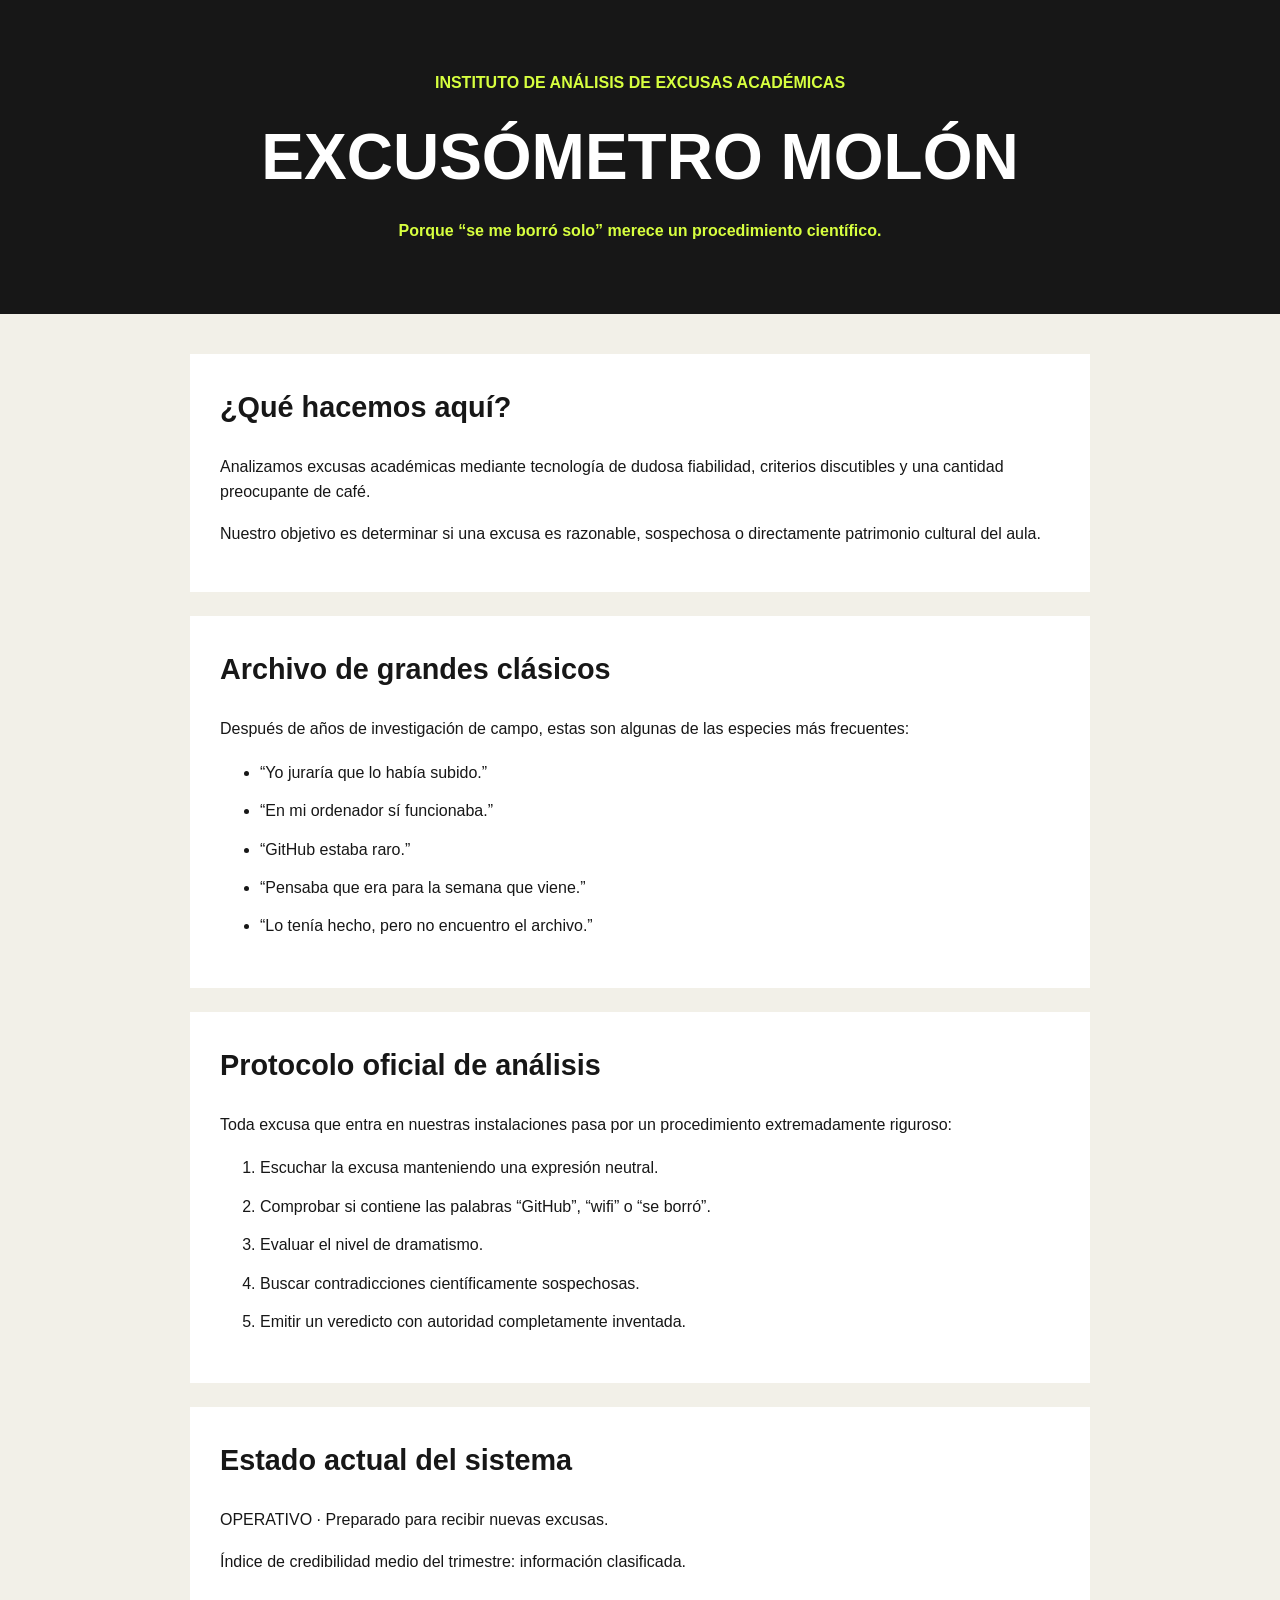
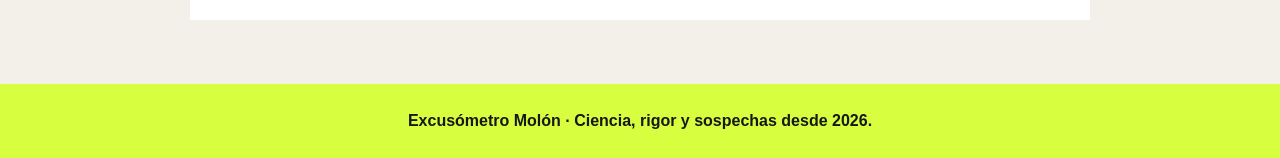
==== index.html @ 136a8801 "actualización sesión 3" ====
<!DOCTYPE html>
<html lang="es">

<head>
    <meta charset="UTF-8">
    <meta name="viewport" content="width=device-width, initial-scale=1.0">
    <meta name="description" content="Sistema experimental para analizar excusas académicas de dudosa credibilidad">
    <meta name="keywords" content="excusas, estudiantes, detector, excusómetro">
    <title>Excusómetro 3000</title>
    <link rel="stylesheet" href="estilos.css">
</head>

<body>

    <header>
        <p>INSTITUTO DE ANÁLISIS DE EXCUSAS ACADÉMICAS</p>
        <h1>EXCUSÓMETRO MOLÓN</h1>
        <p>Porque “se me borró solo” merece un procedimiento científico.</p>
    </header>

    <main>

        <section>
            <h2>¿Qué hacemos aquí?</h2>

            <p>
                Analizamos excusas académicas mediante tecnología de dudosa fiabilidad,
                criterios discutibles y una cantidad preocupante de café.
            </p>

            <p>
                Nuestro objetivo es determinar si una excusa es razonable, sospechosa
                o directamente patrimonio cultural del aula.
            </p>
        </section>

        <section>
            <h2>Archivo de grandes clásicos</h2>

            <p>
                Después de años de investigación de campo, estas son algunas de las
                especies más frecuentes:
            </p>

            <ul>
                <li>“Yo juraría que lo había subido.”</li>
                <li>“En mi ordenador sí funcionaba.”</li>
                <li>“GitHub estaba raro.”</li>
                <li>“Pensaba que era para la semana que viene.”</li>
                <li>“Lo tenía hecho, pero no encuentro el archivo.”</li>
            </ul>
        </section>

        <section>
            <h2>Protocolo oficial de análisis</h2>

            <p>
                Toda excusa que entra en nuestras instalaciones pasa por un
                procedimiento extremadamente riguroso:
            </p>

            <ol>
                <li>Escuchar la excusa manteniendo una expresión neutral.</li>
                <li>Comprobar si contiene las palabras “GitHub”, “wifi” o “se borró”.</li>
                <li>Evaluar el nivel de dramatismo.</li>
                <li>Buscar contradicciones científicamente sospechosas.</li>
                <li>Emitir un veredicto con autoridad completamente inventada.</li>
            </ol>
        </section>

        <section>
            <h2>Estado actual del sistema</h2>

            <p>
                OPERATIVO · Preparado para recibir nuevas excusas.
            </p>

            <p>
                Índice de credibilidad medio del trimestre: información clasificada.
            </p>
        </section>

    </main>

    <footer>
        <p>Excusómetro Molón · Ciencia, rigor y sospechas desde 2026.</p>
    </footer>

</body>

</html>
---- estilos.css ----
body {
    font-family: Arial, Helvetica, sans-serif;
    margin: 0;
    background-color: #f2f0e8;
    color: #171717;
    font-size: 16px;
    line-height: 1.6;
}

header {
    background-color: #171717;
    color: #f2f0e8;
    text-align: center;
    padding: 60px 30px;
}

header p {
    color: #d7ff3f;
    font-size: 1rem;
    font-weight: 700;
    margin: 10px 0;
}

h1 {
    color: #ffffff;
    font-size: 4rem;
    font-weight: 700;
    margin: 10px 0;
}

main {
    max-width: 900px;
    margin: auto;
    padding: 40px 30px;
}

section {
    background-color: #ffffff;
    margin-bottom: 24px;
    padding: 30px;
}

h2 {
    color: #171717;
    font-size: 1.8rem;
    font-weight: 700;
    margin-top: 0;
}

p {
    margin-bottom: 16px;
}

ul {
    line-height: 1.9;
}

ol {
    line-height: 1.9;
}

li {
    margin-bottom: 8px;
}

footer {
    background-color: #d7ff3f;
    color: #171717;
    text-align: center;
    padding: 24px;
}

footer p {
    font-weight: 700;
    margin: 0;
}
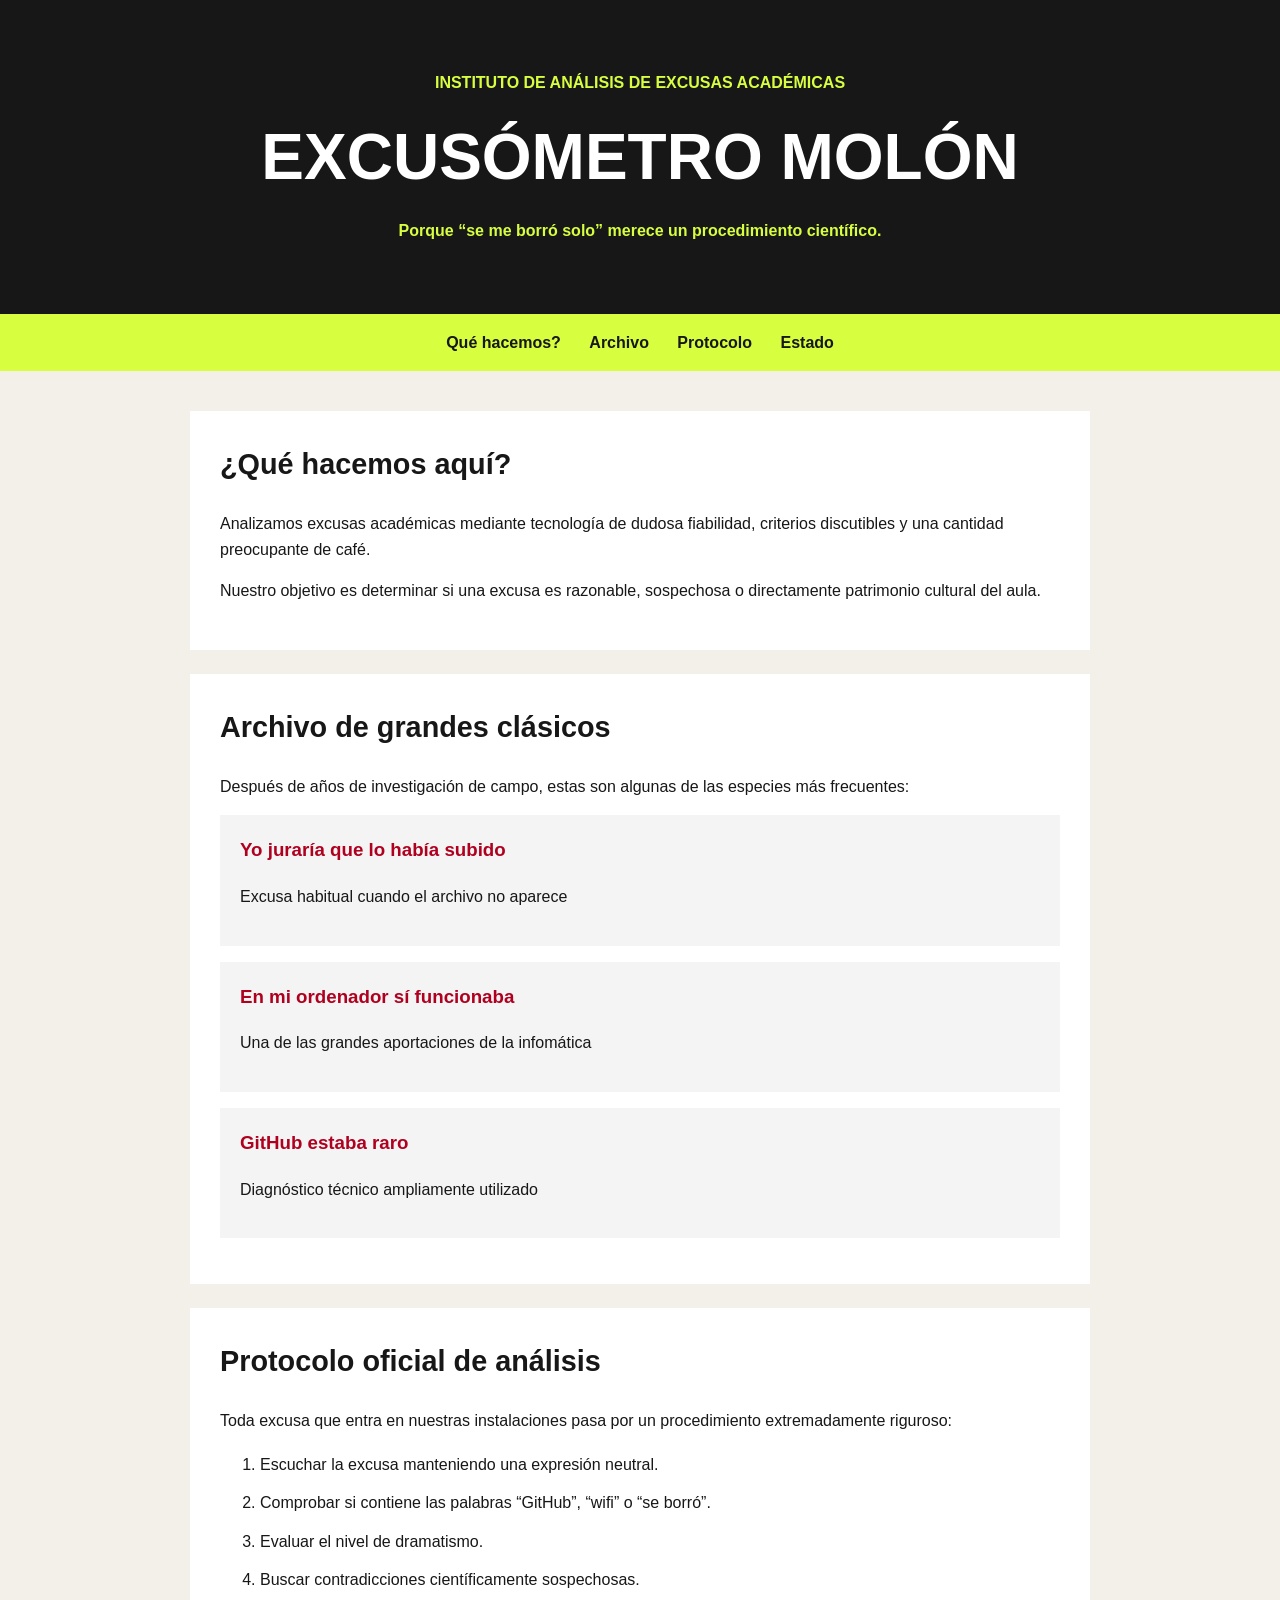
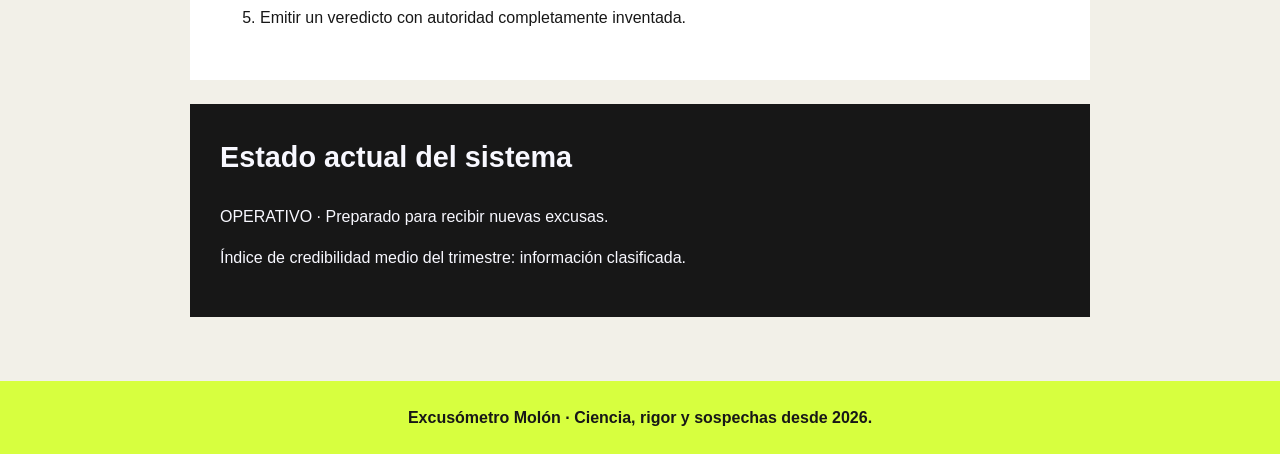
==== commit 8eaea5c9: "actualización s04" ====
--- a/index.html
+++ b/index.html
@@ -6,7 +6,7 @@
     <meta name="viewport" content="width=device-width, initial-scale=1.0">
     <meta name="description" content="Sistema experimental para analizar excusas académicas de dudosa credibilidad">
     <meta name="keywords" content="excusas, estudiantes, detector, excusómetro">
-    <title>Excusómetro 3000</title>
+    <title>Excusómetro Molón</title>
     <link rel="stylesheet" href="estilos.css">
 </head>
 
@@ -18,9 +18,16 @@
         <p>Porque “se me borró solo” merece un procedimiento científico.</p>
     </header>
 
+    <nav>
+        <a href="#que-hacemos">Qué hacemos?</a>
+        <a href="#archivo">Archivo</a>
+        <a href="#protocolo">Protocolo</a>
+        <a href="#estado">Estado</a>
+    </nav>
+
     <main>
 
-        <section>
+        <section id="que-hacemos">
             <h2>¿Qué hacemos aquí?</h2>
 
             <p>
@@ -34,7 +41,7 @@
             </p>
         </section>
 
-        <section>
+        <section id="archivo">
             <h2>Archivo de grandes clásicos</h2>
 
             <p>
@@ -42,16 +49,29 @@
                 especies más frecuentes:
             </p>
 
-            <ul>
+            <article class="excusa">
+                <h3>Yo juraría que lo había subido</h3>
+                <p>Excusa habitual cuando el archivo no aparece </p>
+            </article>
+            <article class="excusa">
+                <h3>En mi ordenador sí funcionaba</h3>
+                <p>Una de las grandes aportaciones de la infomática</p>
+            </article>
+            <article class="excusa">
+                <h3>GitHub estaba raro</h3>
+                <p>Diagnóstico técnico ampliamente utilizado </p>
+            </article>
+
+            <!-- <ul>
                 <li>“Yo juraría que lo había subido.”</li>
                 <li>“En mi ordenador sí funcionaba.”</li>
                 <li>“GitHub estaba raro.”</li>
                 <li>“Pensaba que era para la semana que viene.”</li>
                 <li>“Lo tenía hecho, pero no encuentro el archivo.”</li>
-            </ul>
+            </ul> -->
         </section>
 
-        <section>
+        <section id="protocolo">
             <h2>Protocolo oficial de análisis</h2>
 
             <p>
@@ -68,7 +88,7 @@
             </ol>
         </section>
 
-        <section>
+        <section id="estado">
             <h2>Estado actual del sistema</h2>
 
             <p>
--- a/estilos.css
+++ b/estilos.css
@@ -28,6 +28,23 @@
     margin: 10px 0;
 }
 
+nav{
+    background-color: #d7ff3f;
+    text-align: center;
+    padding: 16px;
+}
+
+nav a{
+    color: #171717;
+    font-weight: 700;
+    text-decoration: none;
+    margin: 0 12px;
+}
+
+nav a:hover{
+    color: crimson;
+}
+
 main {
     max-width: 900px;
     margin: auto;
@@ -49,6 +66,26 @@
 
 p {
     margin-bottom: 16px;
+}
+
+.excusa{
+    background-color: #f4f4f4;
+    padding: 20px;
+    margin-bottom: 16px;
+}
+
+.excusa h3{
+    color: #b00020;
+    margin-top: 0;
+}
+
+#estado{
+    background-color: #171717;
+    color: ghostwhite;
+}
+
+#estado h2{
+    color: ghostwhite;
 }
 
 ul {
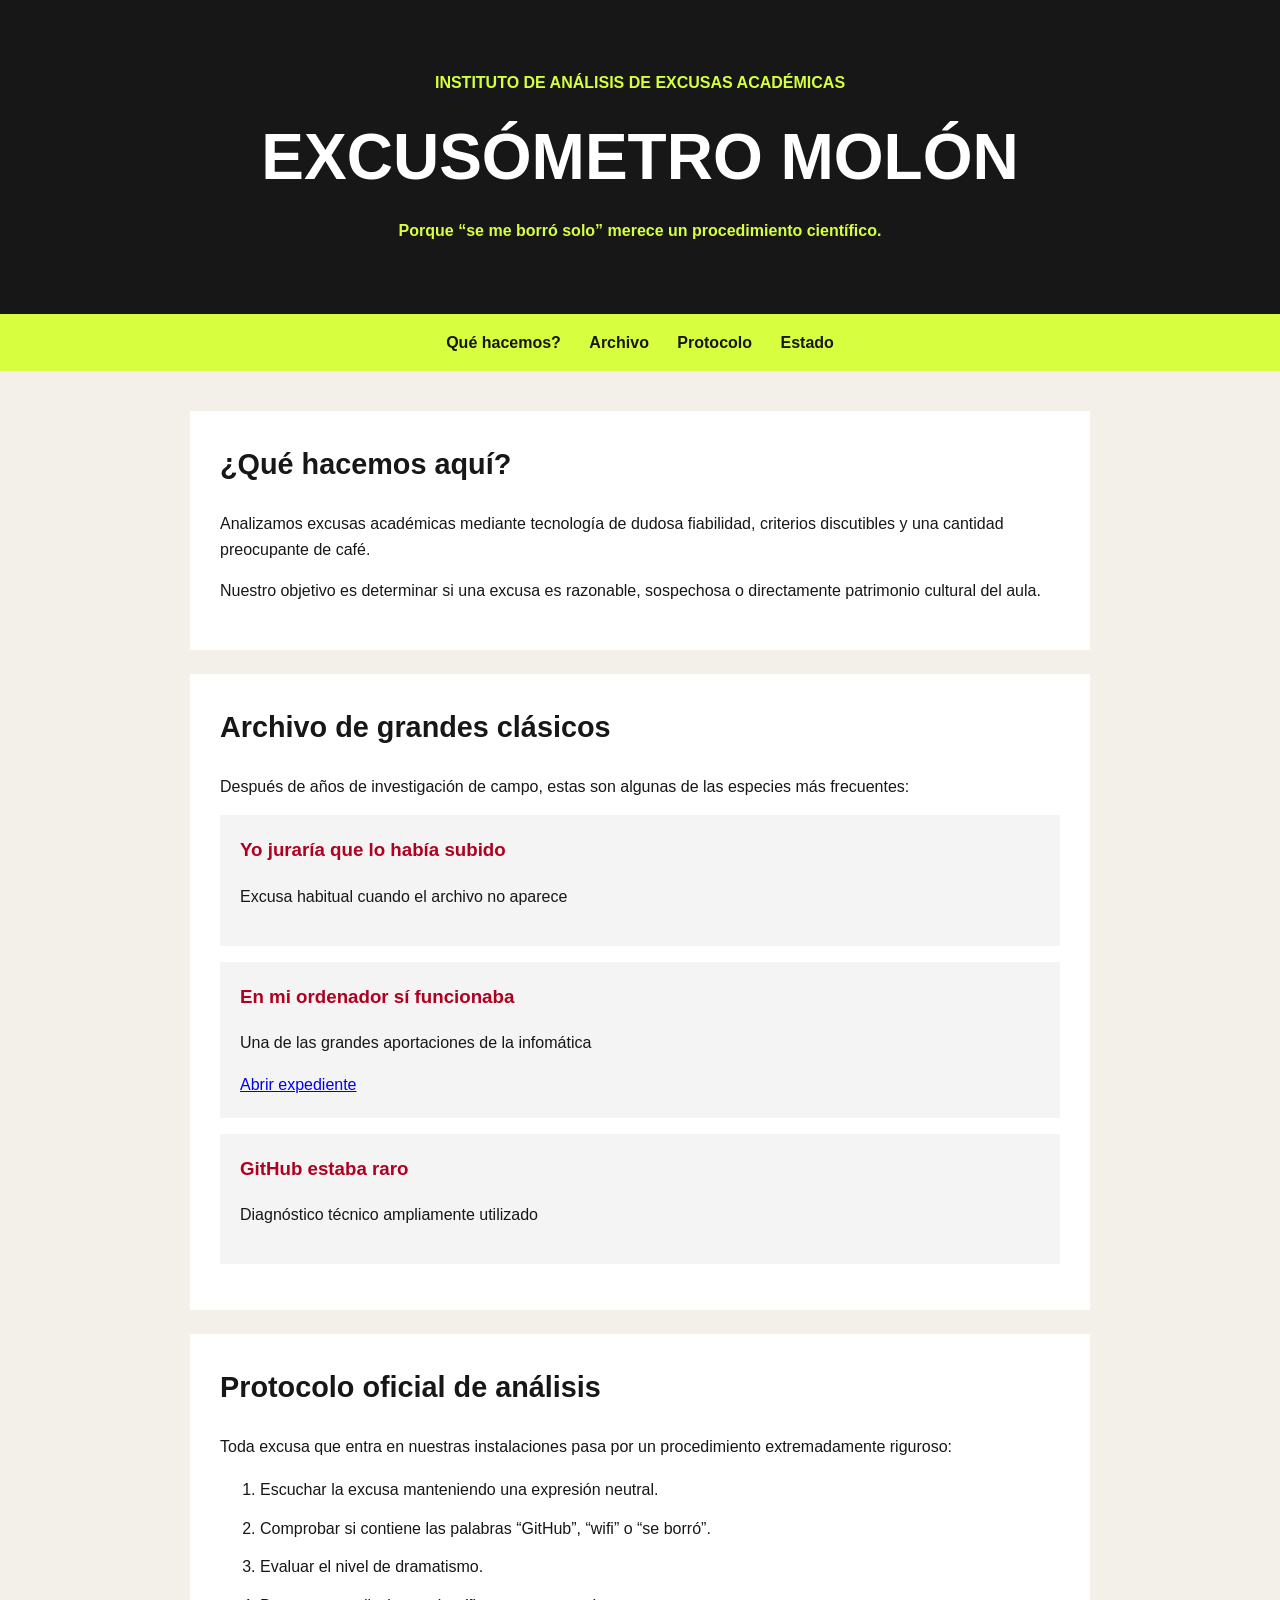
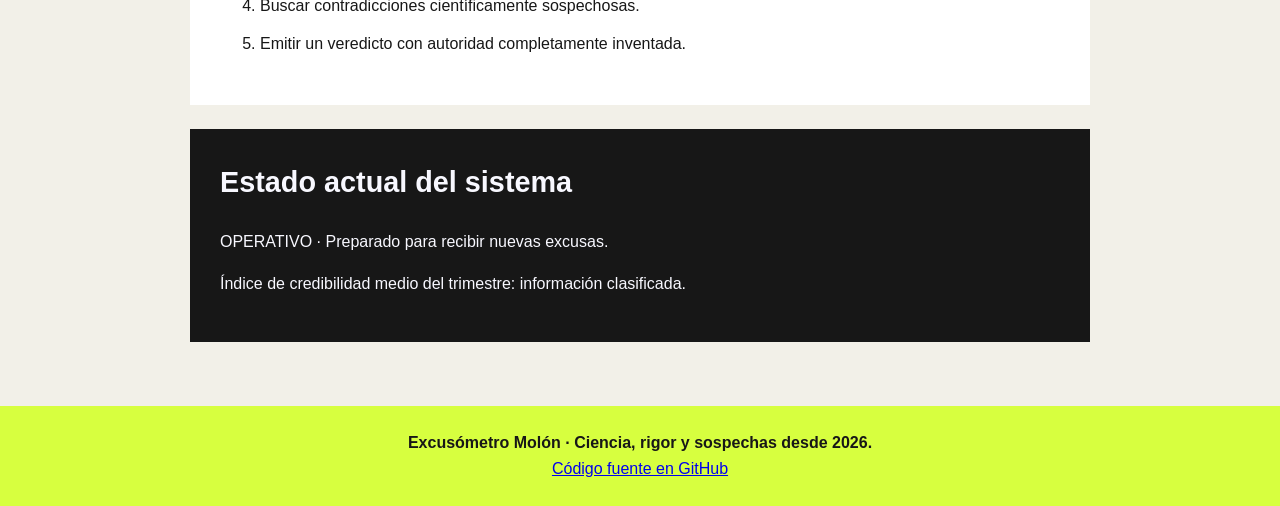
==== commit 5c11512c: "nueva rama con actualizaciones" ====
--- a/index.html
+++ b/index.html
@@ -56,6 +56,7 @@
             <article class="excusa">
                 <h3>En mi ordenador sí funcionaba</h3>
                 <p>Una de las grandes aportaciones de la infomática</p>
+                <a href="paginas/expediente.html">Abrir expediente</a>
             </article>
             <article class="excusa">
                 <h3>GitHub estaba raro</h3>
@@ -104,6 +105,7 @@
 
     <footer>
         <p>Excusómetro Molón · Ciencia, rigor y sospechas desde 2026.</p>
+        <a href="https://github.com/mariapla/Excusometro-FUAB/tree/desarrollo" target="_blank">Código fuente en GitHub</a>
     </footer>
 
 </body>
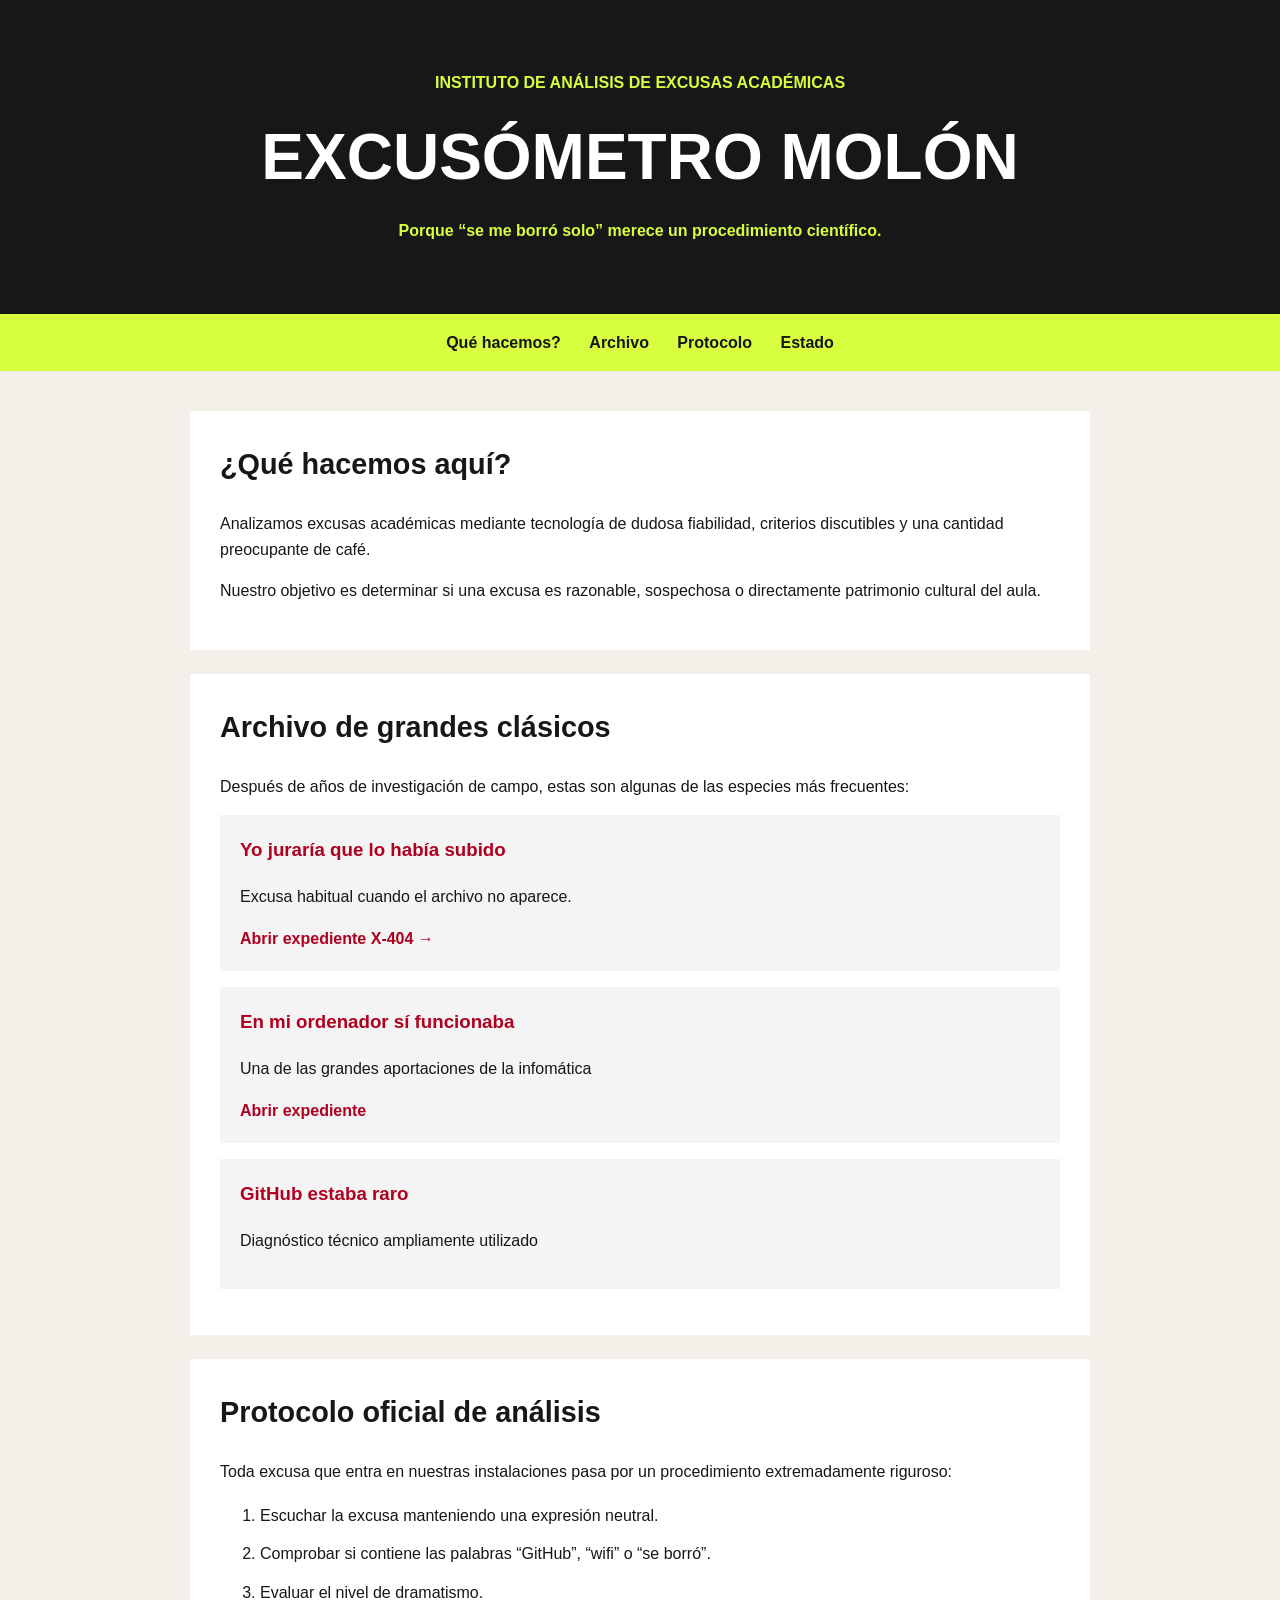
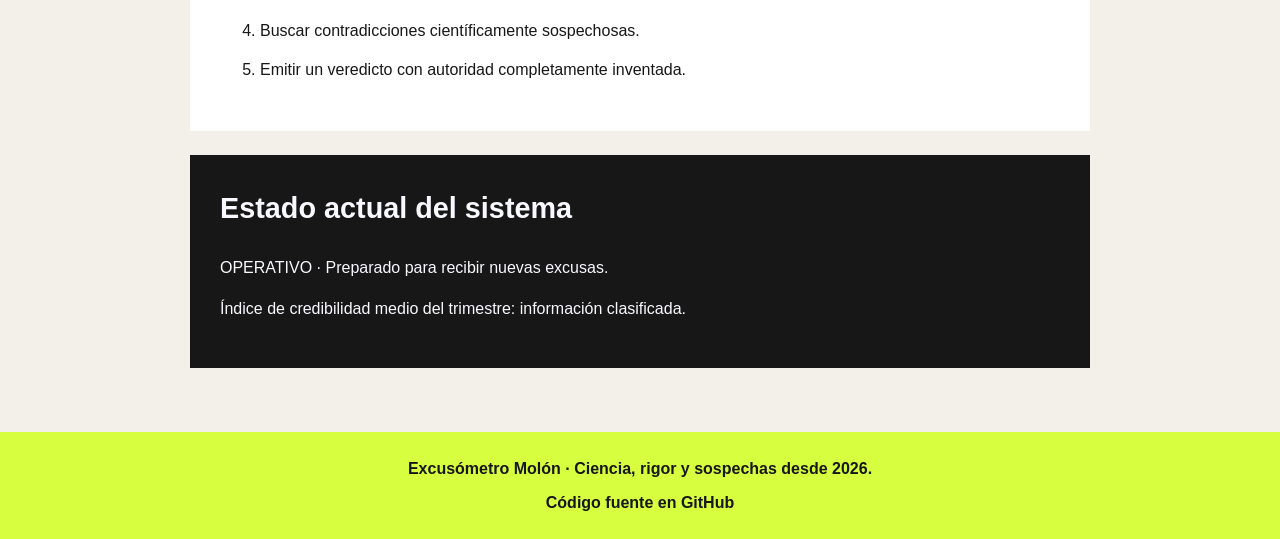
==== commit f592087b: "avanzar en la sesión 6" ====
--- a/index.html
+++ b/index.html
@@ -51,7 +51,14 @@
 
             <article class="excusa">
                 <h3>Yo juraría que lo había subido</h3>
-                <p>Excusa habitual cuando el archivo no aparece </p>
+
+                <p>
+                    Excusa habitual cuando el archivo no aparece.
+                </p>
+
+                <a href="paginas/expediente.html">
+                    Abrir expediente X-404 →
+                </a>
             </article>
             <article class="excusa">
                 <h3>En mi ordenador sí funcionaba</h3>
@@ -104,9 +111,12 @@
     </main>
 
     <footer>
-        <p>Excusómetro Molón · Ciencia, rigor y sospechas desde 2026.</p>
-        <a href="https://github.com/mariapla/Excusometro-FUAB/tree/desarrollo" target="_blank">Código fuente en GitHub</a>
-    </footer>
+    <p>Excusómetro Molón · Ciencia, rigor y sospechas desde 2026.</p>
+
+    <a href="https://github.com/mariapla/Excusometro-FUAB" target="_blank">
+        Código fuente en GitHub 
+    </a>
+</footer>
 
 </body>
 
--- a/estilos.css
+++ b/estilos.css
@@ -110,4 +110,30 @@
 footer p {
     font-weight: 700;
     margin: 0;
+}
+
+main a {
+    color: #b00020;
+    font-weight: 700;
+    text-decoration: none;
+}
+
+main a:hover {
+    text-decoration: underline;
+}
+
+.volver {
+    margin-top: 30px;
+}
+
+footer a {
+    display: inline-block;
+    margin-top: 8px;
+    color: #171717;
+    font-weight: 700;
+    text-decoration: none;
+}
+
+footer a:hover {
+    text-decoration: underline;
 }
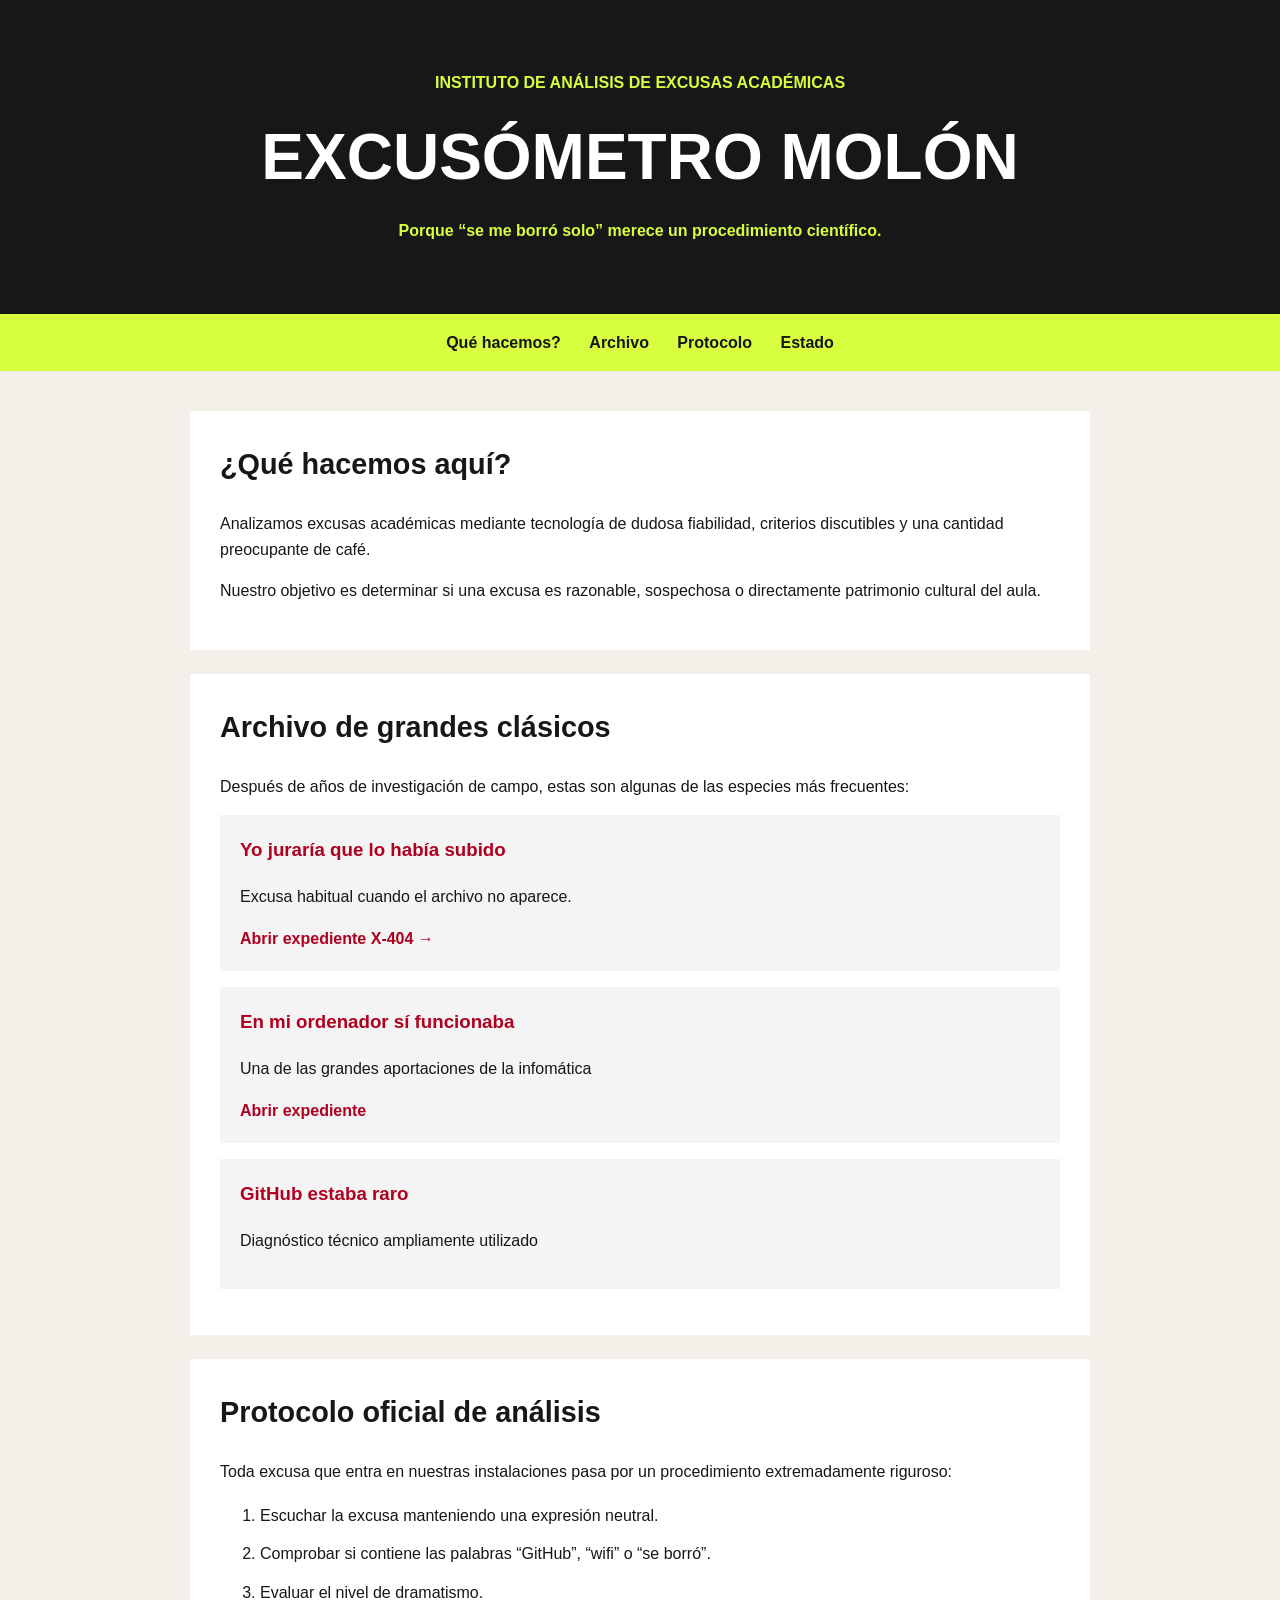
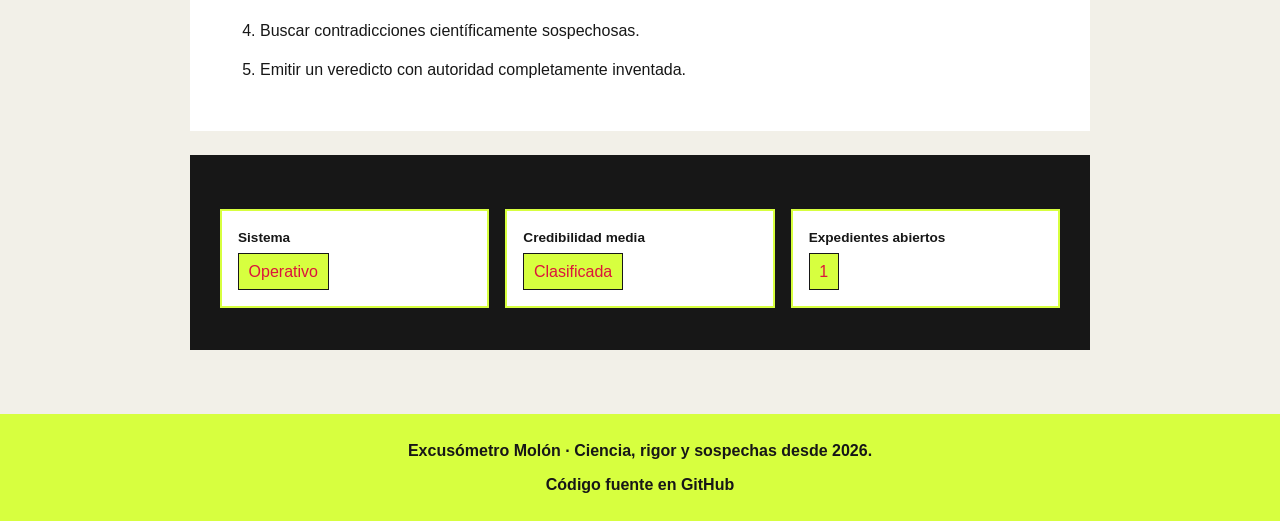
==== commit 8cd80dd4: "flex + grid" ====
--- a/index.html
+++ b/index.html
@@ -97,7 +97,21 @@
         </section>
 
         <section id="estado">
-            <h2>Estado actual del sistema</h2>
+            <div class="panel-estado">
+                <div class="dato-estado">
+                    <span class="etiqueta">Sistema</span>
+                    <span class="valor">Operativo</span>
+                </div>
+                <div class="dato-estado">
+                    <span class="etiqueta">Credibilidad media</span>
+                    <span class="valor">Clasificada</span>
+                </div>
+                 <div class="dato-estado">
+                    <span class="etiqueta">Expedientes abiertos</span>
+                    <span class="valor">1</span>
+                </div>
+            </div>
+            <!-- <h2>Estado actual del sistema</h2>
 
             <p>
                 OPERATIVO · Preparado para recibir nuevas excusas.
@@ -105,18 +119,18 @@
 
             <p>
                 Índice de credibilidad medio del trimestre: información clasificada.
-            </p>
+            </p> -->
         </section>
 
     </main>
 
     <footer>
-    <p>Excusómetro Molón · Ciencia, rigor y sospechas desde 2026.</p>
+        <p>Excusómetro Molón · Ciencia, rigor y sospechas desde 2026.</p>
 
-    <a href="https://github.com/mariapla/Excusometro-FUAB" target="_blank">
-        Código fuente en GitHub 
-    </a>
-</footer>
+        <a href="https://github.com/mariapla/Excusometro-FUAB" target="_blank">
+            Código fuente en GitHub
+        </a>
+    </footer>
 
 </body>
 
--- a/estilos.css
+++ b/estilos.css
@@ -28,20 +28,20 @@
     margin: 10px 0;
 }
 
-nav{
+nav {
     background-color: #d7ff3f;
     text-align: center;
     padding: 16px;
 }
 
-nav a{
+nav a {
     color: #171717;
     font-weight: 700;
     text-decoration: none;
     margin: 0 12px;
 }
 
-nav a:hover{
+nav a:hover {
     color: crimson;
 }
 
@@ -68,23 +68,23 @@
     margin-bottom: 16px;
 }
 
-.excusa{
+.excusa {
     background-color: #f4f4f4;
     padding: 20px;
     margin-bottom: 16px;
 }
 
-.excusa h3{
+.excusa h3 {
     color: #b00020;
     margin-top: 0;
 }
 
-#estado{
+#estado {
     background-color: #171717;
     color: ghostwhite;
 }
 
-#estado h2{
+#estado h2 {
     color: ghostwhite;
 }
 
@@ -136,4 +136,79 @@
 
 footer a:hover {
     text-decoration: underline;
+}
+
+.expediente header {
+    background-image: url("img/fondo-expediente.jpg");
+    background-size: cover;
+    background-position: center;
+}
+
+.evidencia {
+    background-color: #cecbcb;
+    padding: 1em;
+    margin: 1.5em 0;
+    /* border-width: 0.15em;
+    border-style: solid;
+    border-color: #171717; */
+    border: 0.15em solid #171717;
+}
+
+.evidencias img {
+    max-width: 100%;
+    display: block;
+}
+
+.evidencia figcaption {
+    margin-top: 0.75em;
+    font-size: 0.9em;
+    font-weight: 700;
+}
+
+.panel-estado {
+    margin-top: 1.5em;
+    display: flex;
+    gap: 1em;
+    /* justify-content: space-around; */
+}
+
+.dato-estado {
+    background-color: #ffffff;
+    color: #171717;
+    padding: 1em;
+    margin-bottom: 0.75em;
+    border: 0.15em solid #d7ff3f;
+    /* width: 100%; */
+    flex: 1;
+    box-sizing: border-box;
+}
+
+.etiqueta {
+    font-weight: 700;
+    display: block;
+    font-size: 0.85em;
+    margin-bottom: .3em;
+}
+
+.valor {
+    color: crimson;
+    display: inline-block;
+    background-color: #d7ff3f;
+    padding: .3em .6em;
+    border: 0.1em solid #171717;
+}
+
+.nivel-credibilidad {
+    display: inline-block;
+    background-color: crimson;
+    color: #ffffff;
+    padding: .3em .6em;
+    margin-left: .3em;
+}
+
+.grid-evidencias{
+    display: grid;
+    /* grid-template-columns: 1fr 1fr; */
+    grid-template-columns: repeat(2, 1fr);
+    gap: 1em;
 }
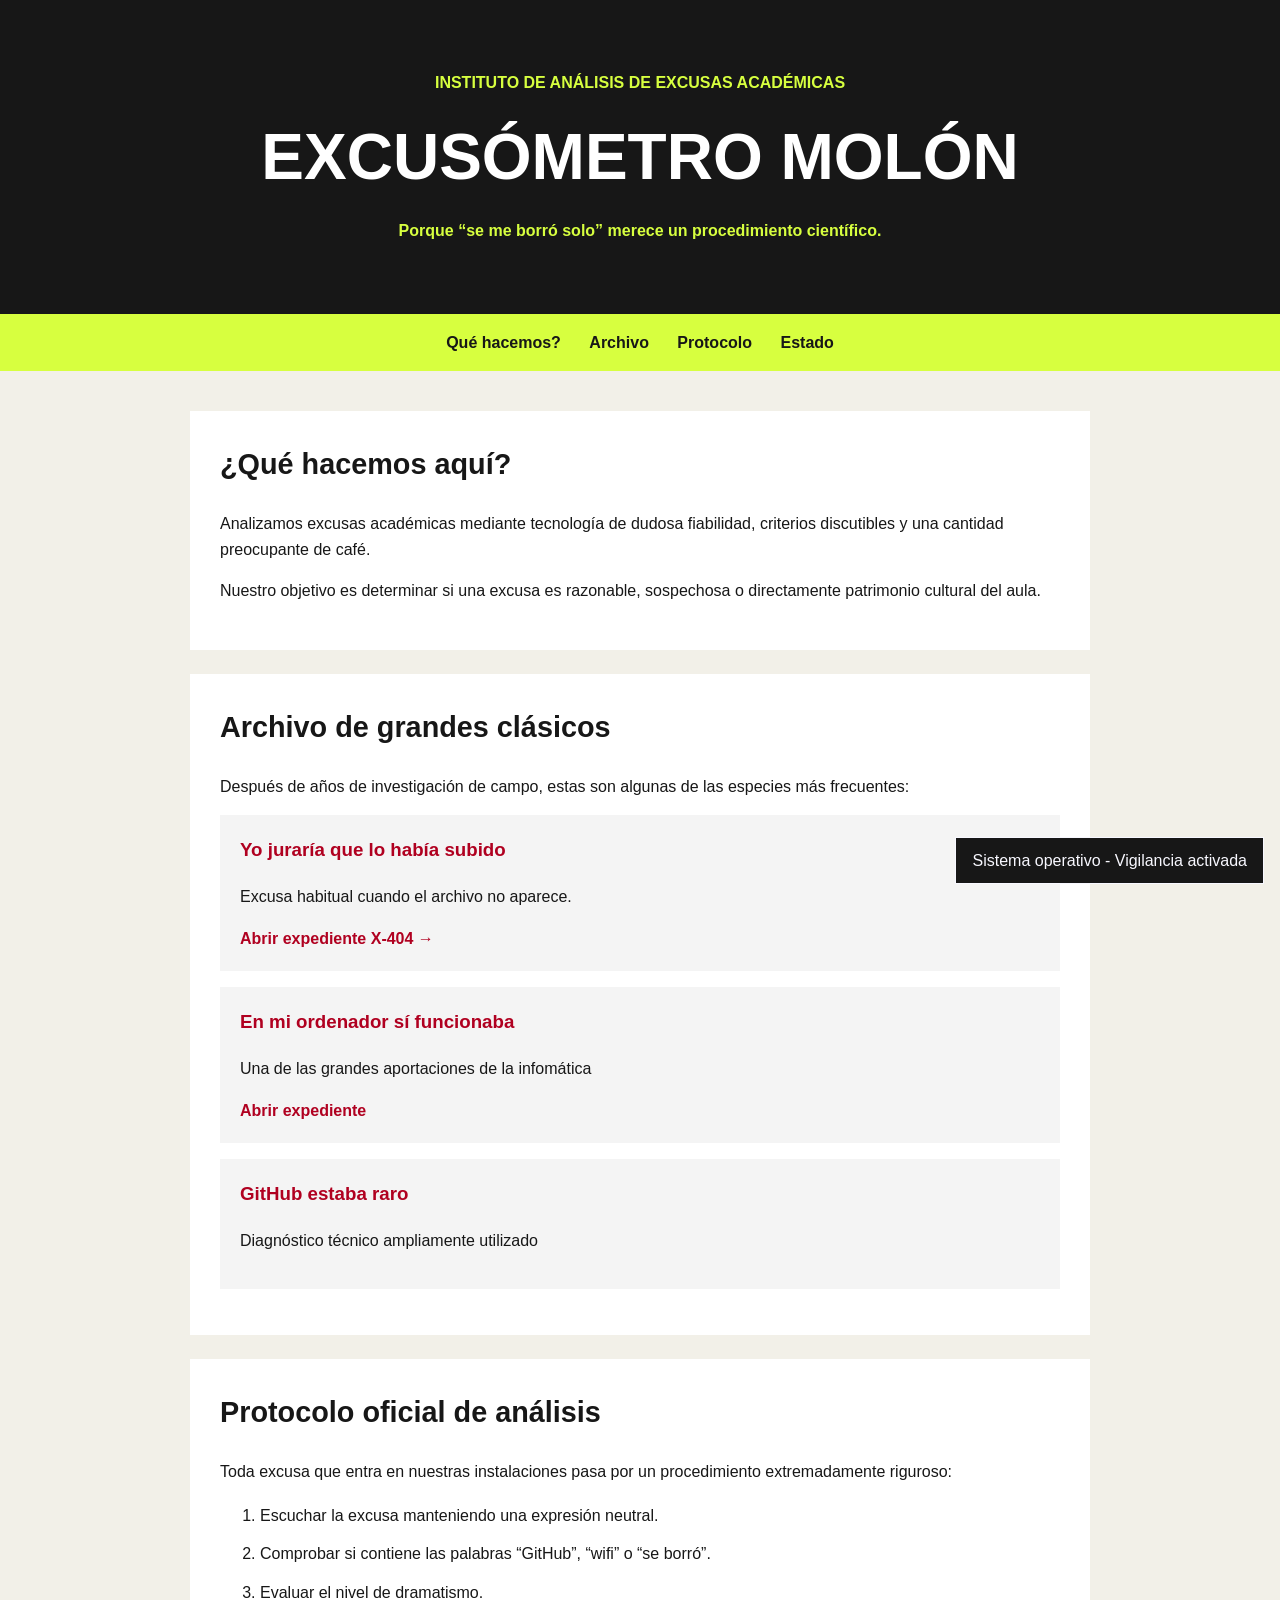
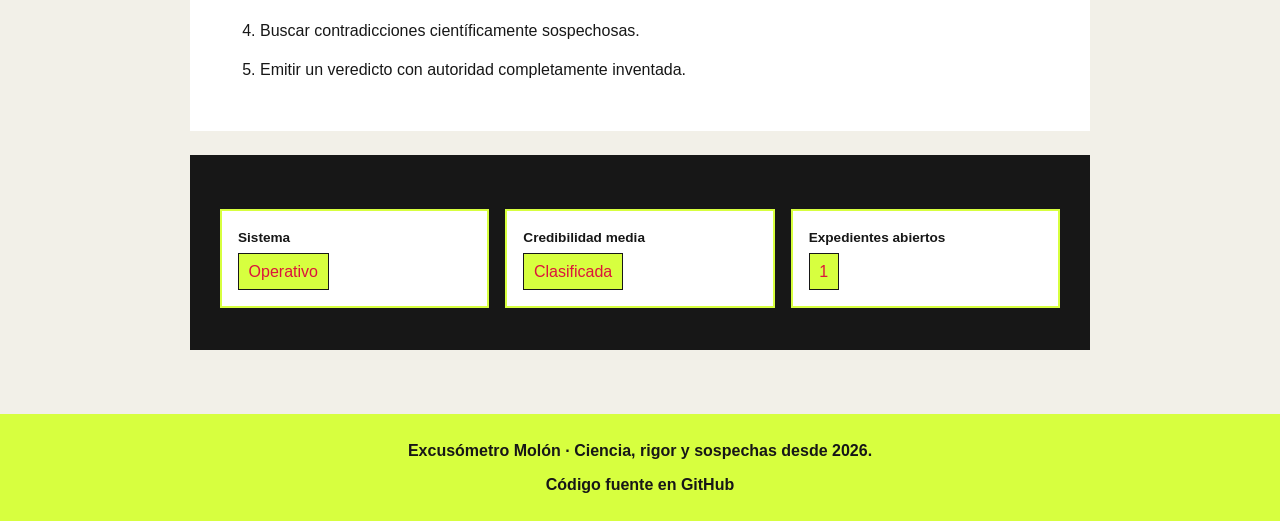
==== commit 4fd086cb: "position" ====
--- a/index.html
+++ b/index.html
@@ -131,6 +131,9 @@
             Código fuente en GitHub
         </a>
     </footer>
+    <div class="aviso-sistema">
+        Sistema operativo - Vigilancia activada
+    </div>
 
 </body>
 
--- a/estilos.css
+++ b/estilos.css
@@ -211,4 +211,41 @@
     /* grid-template-columns: 1fr 1fr; */
     grid-template-columns: repeat(2, 1fr);
     gap: 1em;
+}
+
+.cabecera-expediente{
+    position: relative;
+}
+
+.sello-clasificado{
+    position: absolute;
+    top: 1em;
+    right: 1em;
+    background-color: crimson;
+    color: ghostwhite;
+    padding: 0.4em 0.7em;
+    border: 0.15em solid ghostwhite;
+    font-weight: 700;
+}
+
+.aviso-sistema{
+    position: fixed;
+    right: 1em;
+    bottom: 1em;
+    background-color: #171717;
+    color: ghostwhite;
+    padding: .6em 1em;
+    border: .1em solid ghostwhite;
+}
+
+.foto-caso{
+    width: 12em;
+    float: left;
+    margin-right: 1em;
+    margin-bottom: .5em;
+    border: .15em solid #171717;
+}
+
+.error{
+    overflow:auto;
 }
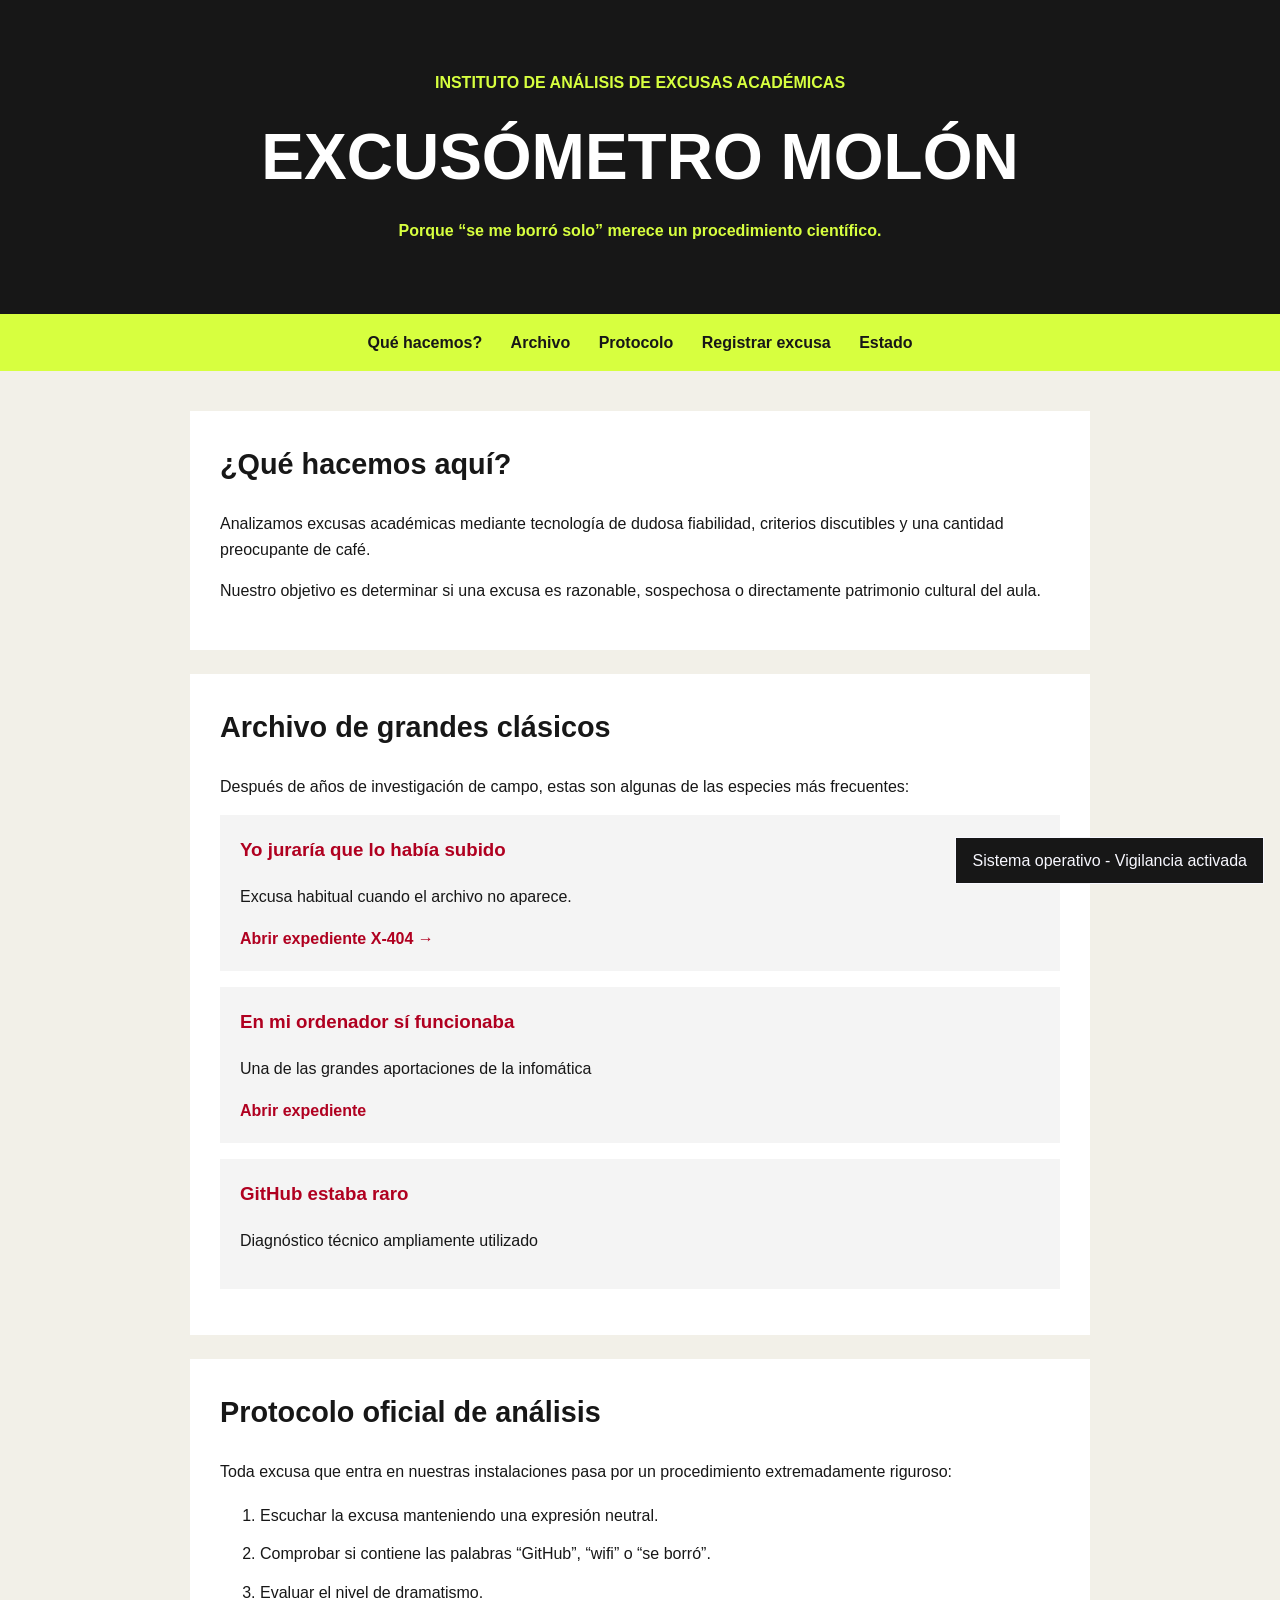
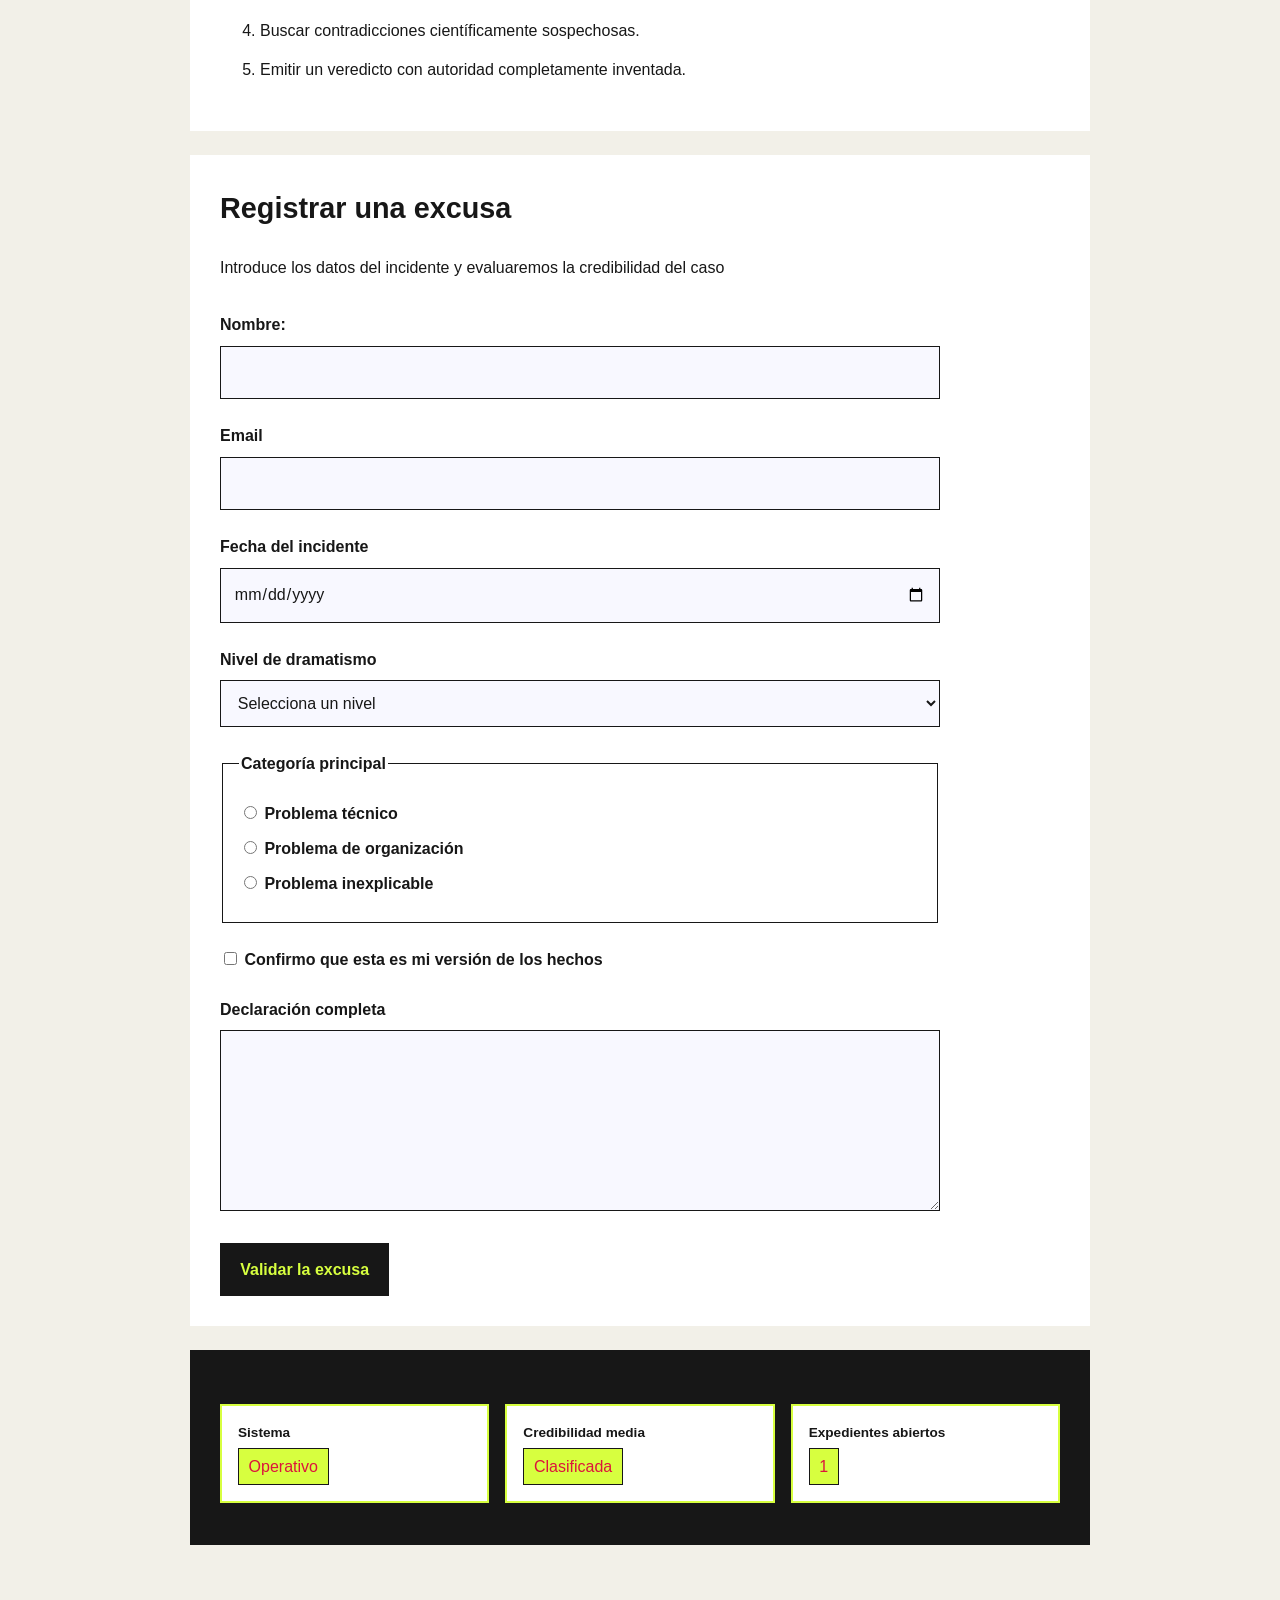
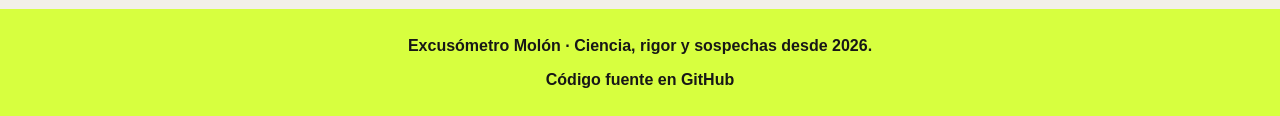
==== commit 99784310: "formulario impresionante" ====
--- a/index.html
+++ b/index.html
@@ -22,6 +22,7 @@
         <a href="#que-hacemos">Qué hacemos?</a>
         <a href="#archivo">Archivo</a>
         <a href="#protocolo">Protocolo</a>
+        <a href="#registro">Registrar excusa</a>
         <a href="#estado">Estado</a>
     </nav>
 
@@ -96,6 +97,60 @@
             </ol>
         </section>
 
+        <section id="registro">
+            <h2>Registrar una excusa</h2>
+            <p>Introduce los datos del incidente y evaluaremos la credibilidad del caso</p>
+            <form class="form-excusa" action="">
+                <div class="campo">
+                    <label for="nombre">Nombre:</label>
+                    <input id="nombre" type="text" required minlength="2" max="50">
+                </div>
+                <div class="campo">
+                    <label for="email">Email</label>
+                    <input type="email" required id="email">
+                </div>
+                <div class="campo">
+                    <label for="fecha">Fecha del incidente</label>
+                    <input type="date" id="fecha" required>
+                </div>
+                <div class="campo">
+                    <label for="drama">Nivel de dramatismo</label>
+                    <select name="drama" id="drama" required>
+                        <option value="">Selecciona un nivel</option>
+                        <option value="bajo">Bajo</option>
+                        <option value="medio">Preocupante</option>
+                        <option value="alto">Telenovela completa</option>
+                    </select>
+                </div>
+                <fieldset class="campo">
+                    <legend>Categoría principal</legend>
+                    <label>
+                        <input type="radio" name="categoria" value="tecnica" required>
+                        Problema técnico
+                    </label>
+                    <label>
+                        <input type="radio" name="categoria" value="organizacion" required>
+                        Problema de organización
+                    </label>
+                    <label>
+                        <input type="radio" name="categoria" value="misterio" required>
+                        Problema inexplicable
+                    </label>
+                </fieldset>
+                <div class="campo campo-check">
+                    <label>
+                        <input type="checkbox" name="declaracion" required> Confirmo que esta es mi versión de los hechos
+                    </label>
+                </div>
+                <div class="campo">
+                    <label for="excusa">Declaración completa</label>
+                    <textarea id="excusa" rows="6" minlength="20" maxlength="500" required></textarea>
+                </div>
+                <button type="submit">Validar la excusa</button>
+                <!-- <input type="button" value="Enviar"> -->
+            </form>
+        </section>
+
         <section id="estado">
             <div class="panel-estado">
                 <div class="dato-estado">
@@ -106,7 +161,7 @@
                     <span class="etiqueta">Credibilidad media</span>
                     <span class="valor">Clasificada</span>
                 </div>
-                 <div class="dato-estado">
+                <div class="dato-estado">
                     <span class="etiqueta">Expedientes abiertos</span>
                     <span class="valor">1</span>
                 </div>
--- a/estilos.css
+++ b/estilos.css
@@ -248,4 +248,60 @@
 
 .error{
     overflow:auto;
+}
+
+.form-excusa{
+    max-width: 45em;
+    margin-top: 2em;
+}
+
+.campo{
+    margin-bottom: 1.5em;
+}
+
+
+.campo > label, fieldset > legend{
+    display: block;
+    margin-bottom: 0.5em;
+    font-weight: bold;
+}
+
+input[type="text"], input[type="email"], input[type="date"], select, textarea{
+    width: 100%;
+    box-sizing: border-box;
+    padding: 0.8em;
+    background-color: ghostwhite;
+    color: #171717;
+    border: 0.12em solid #171717;
+    font: inherit;
+}
+
+textarea{
+    resize: vertical;
+}
+
+input:focus, select:focus, textarea:focus{
+    outline: 0.2em solid #d7ff3f;
+    outline-offset: 0.15em;
+}
+
+fieldset.campo{
+    padding: 1em;
+    border: .12em solid #171717;
+}
+
+fieldset.campo label {
+    display: block;
+    margin-bottom: 0.6em;
+}
+
+.form-excusa button{
+    display: inline-block;
+    padding: 0.8em 1.2em;
+    background-color: #171717;
+    color: #d7ff3f;
+    border: 0.12em solid #171717;
+    font: inherit;
+    font-weight: bold;
+    cursor: pointer;
 }
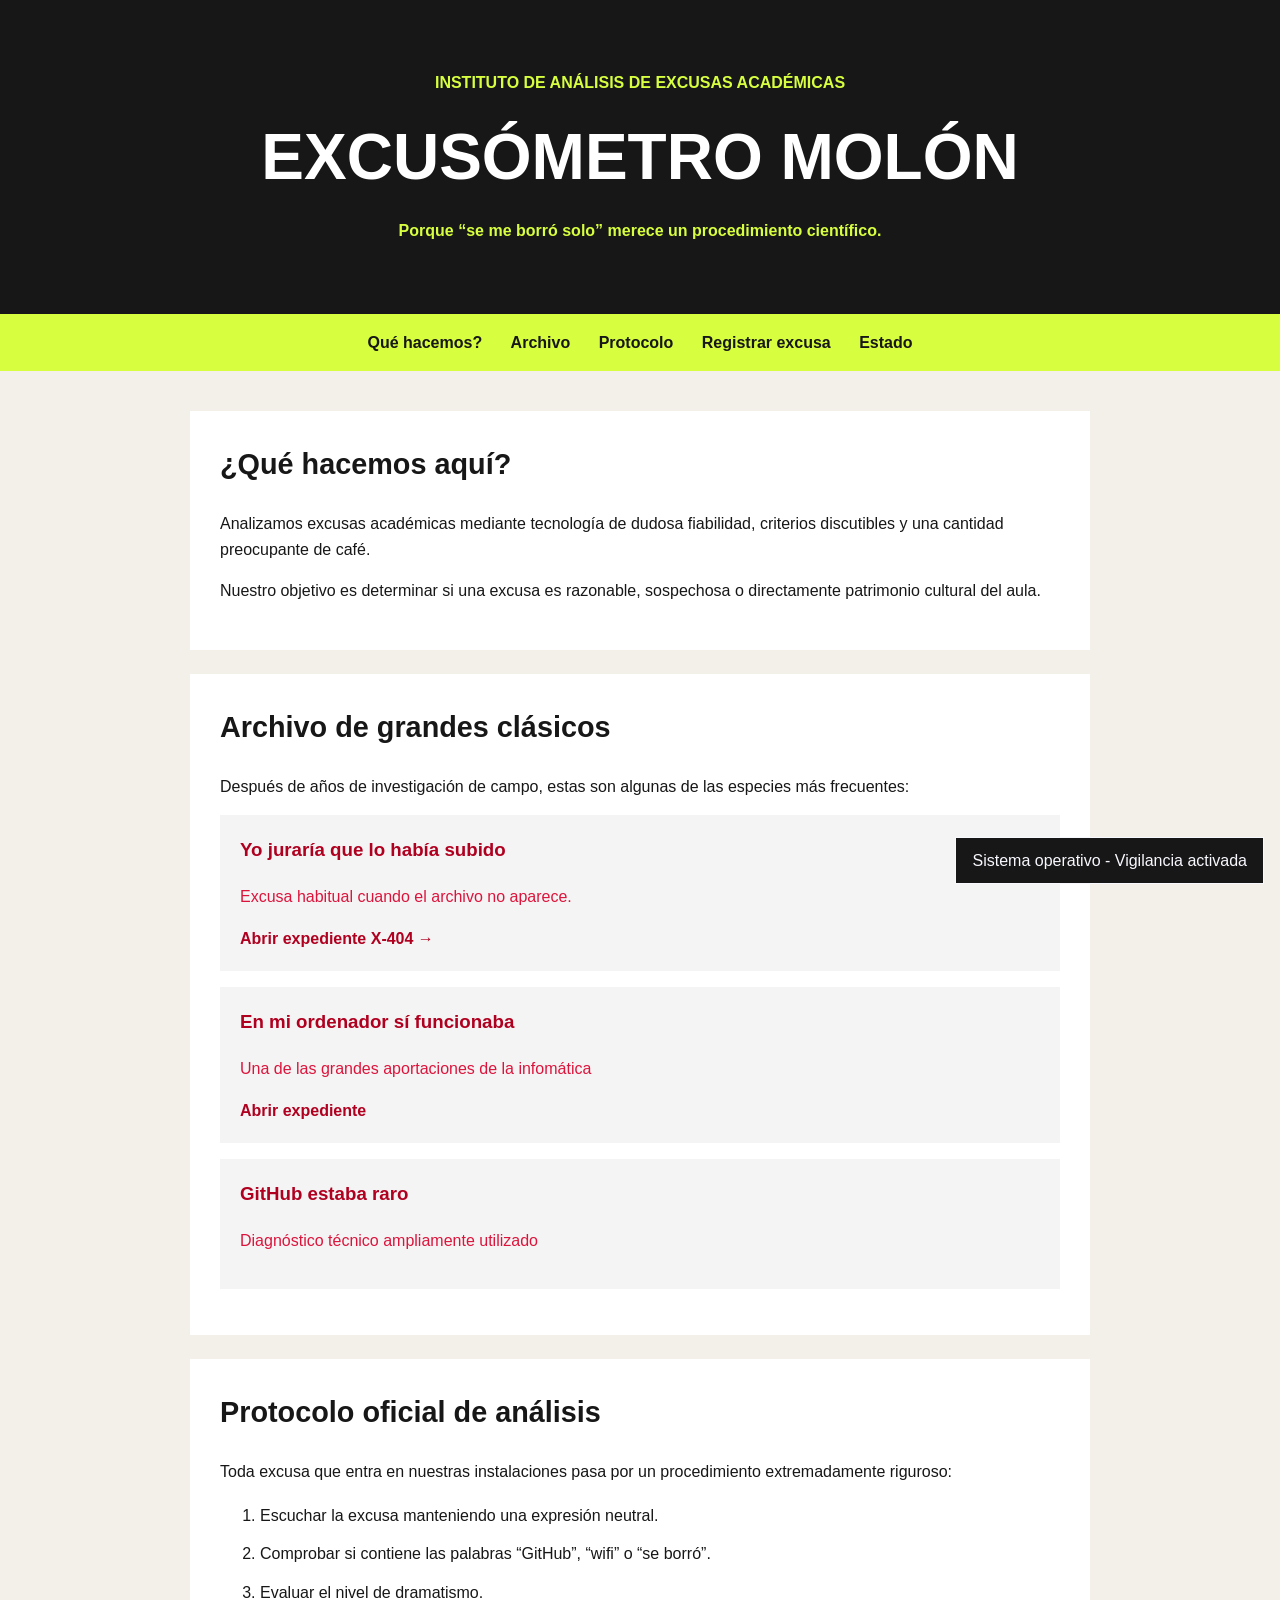
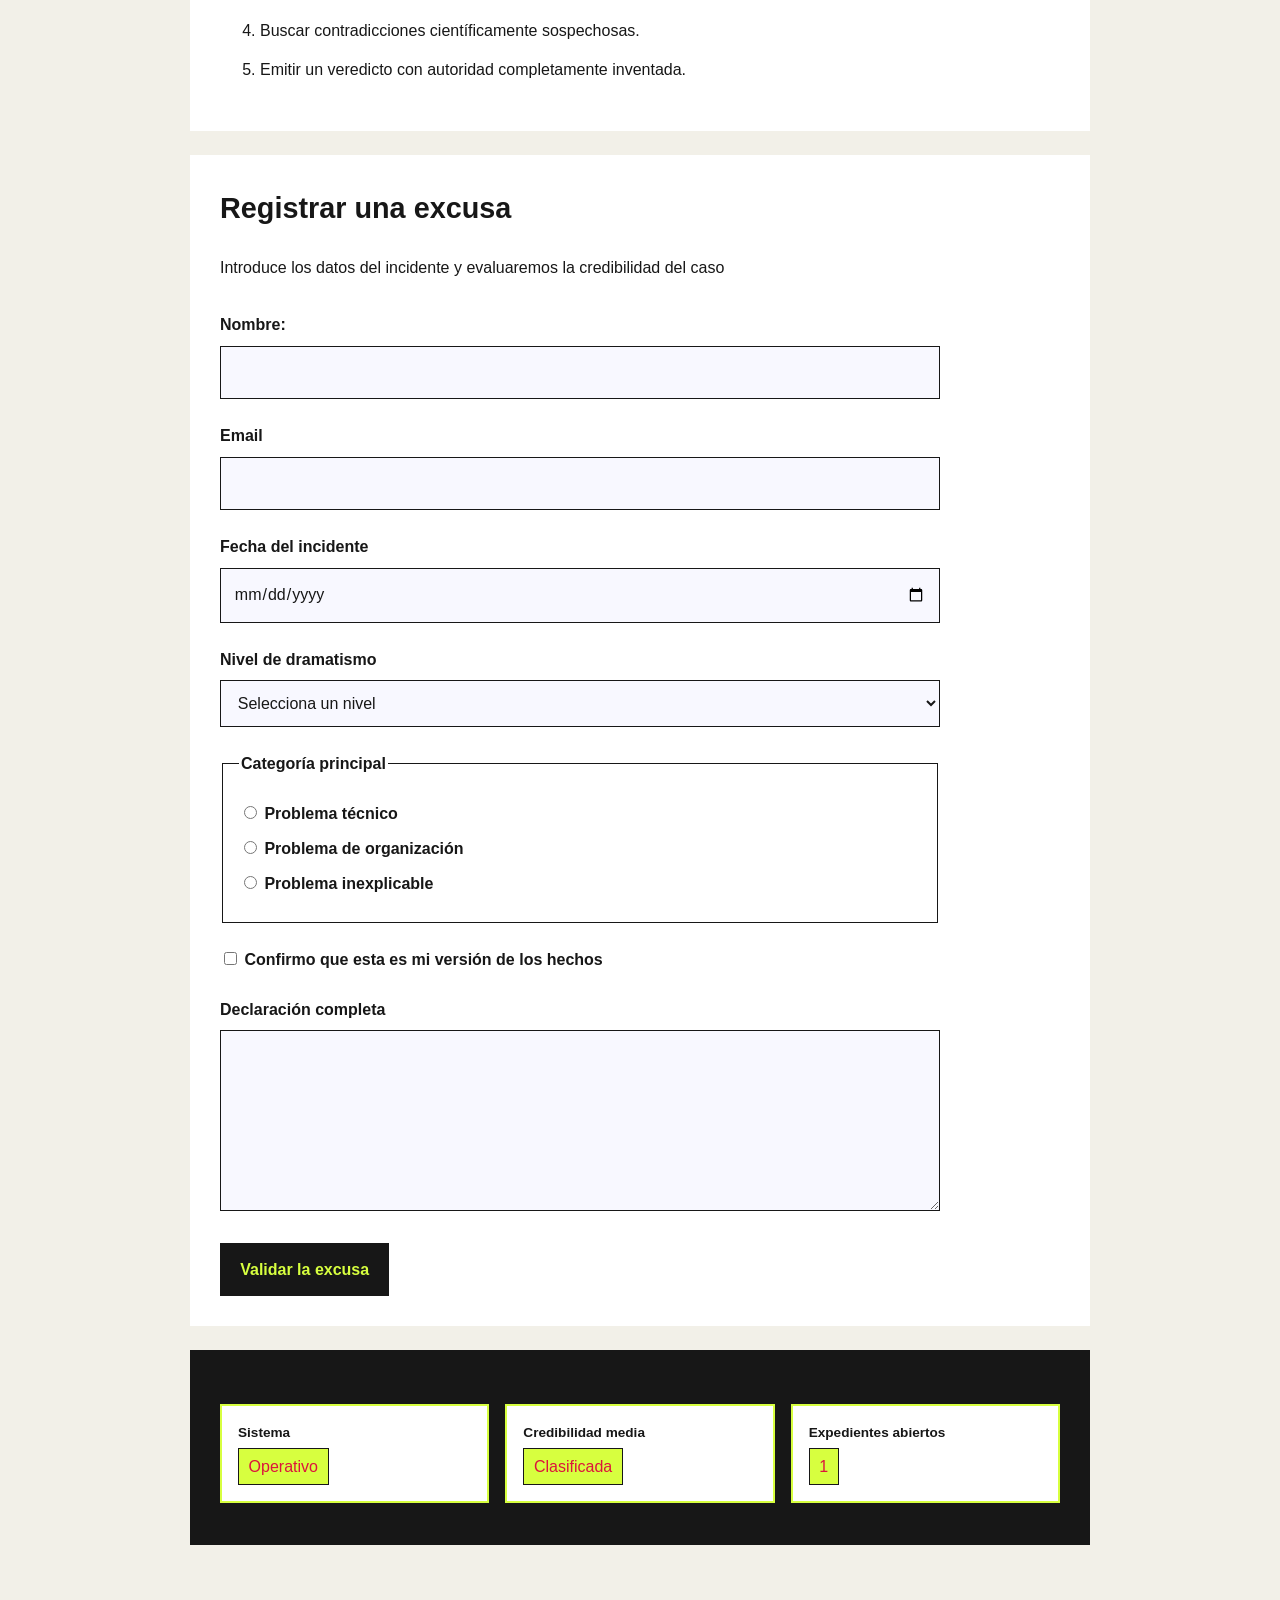
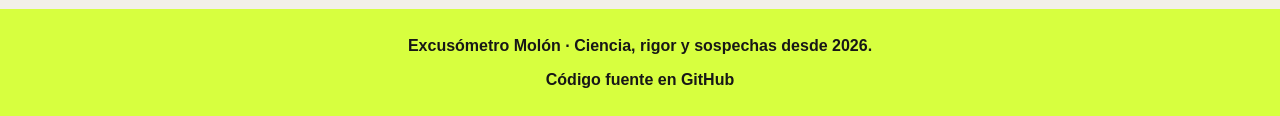
==== commit e66b27bc: "acabar formulario con página de registro" ====
--- a/index.html
+++ b/index.html
@@ -100,7 +100,7 @@
         <section id="registro">
             <h2>Registrar una excusa</h2>
             <p>Introduce los datos del incidente y evaluaremos la credibilidad del caso</p>
-            <form class="form-excusa" action="">
+            <form class="form-excusa" action="paginas/recibida.html">
                 <div class="campo">
                     <label for="nombre">Nombre:</label>
                     <input id="nombre" type="text" required minlength="2" max="50">
--- a/estilos.css
+++ b/estilos.css
@@ -72,6 +72,7 @@
     background-color: #f4f4f4;
     padding: 20px;
     margin-bottom: 16px;
+    color: crimson;
 }
 
 .excusa h3 {
@@ -295,6 +296,9 @@
     margin-bottom: 0.6em;
 }
 
+input[type="radio"]:checked, input[type="checkbox"]:checked{
+    accent-color: crimson;
+}
 .form-excusa button{
     display: inline-block;
     padding: 0.8em 1.2em;
@@ -304,4 +308,23 @@
     font: inherit;
     font-weight: bold;
     cursor: pointer;
+}
+
+.form-excusa button:hover{
+    background-color: #d7ff3f;
+    color: #171717;
+}
+
+.mensaje-confirmacion{
+    max-width: 40em;
+    margin: 5em auto;
+    padding: 2em;
+    border: 0.2em solid #171717;
+}
+
+.codigo-confirmacion{
+    display: inline-block;
+    background-color: #d7ff3f;
+    padding: 0.4em 0.7em;
+    font-weight: 700;
 }
